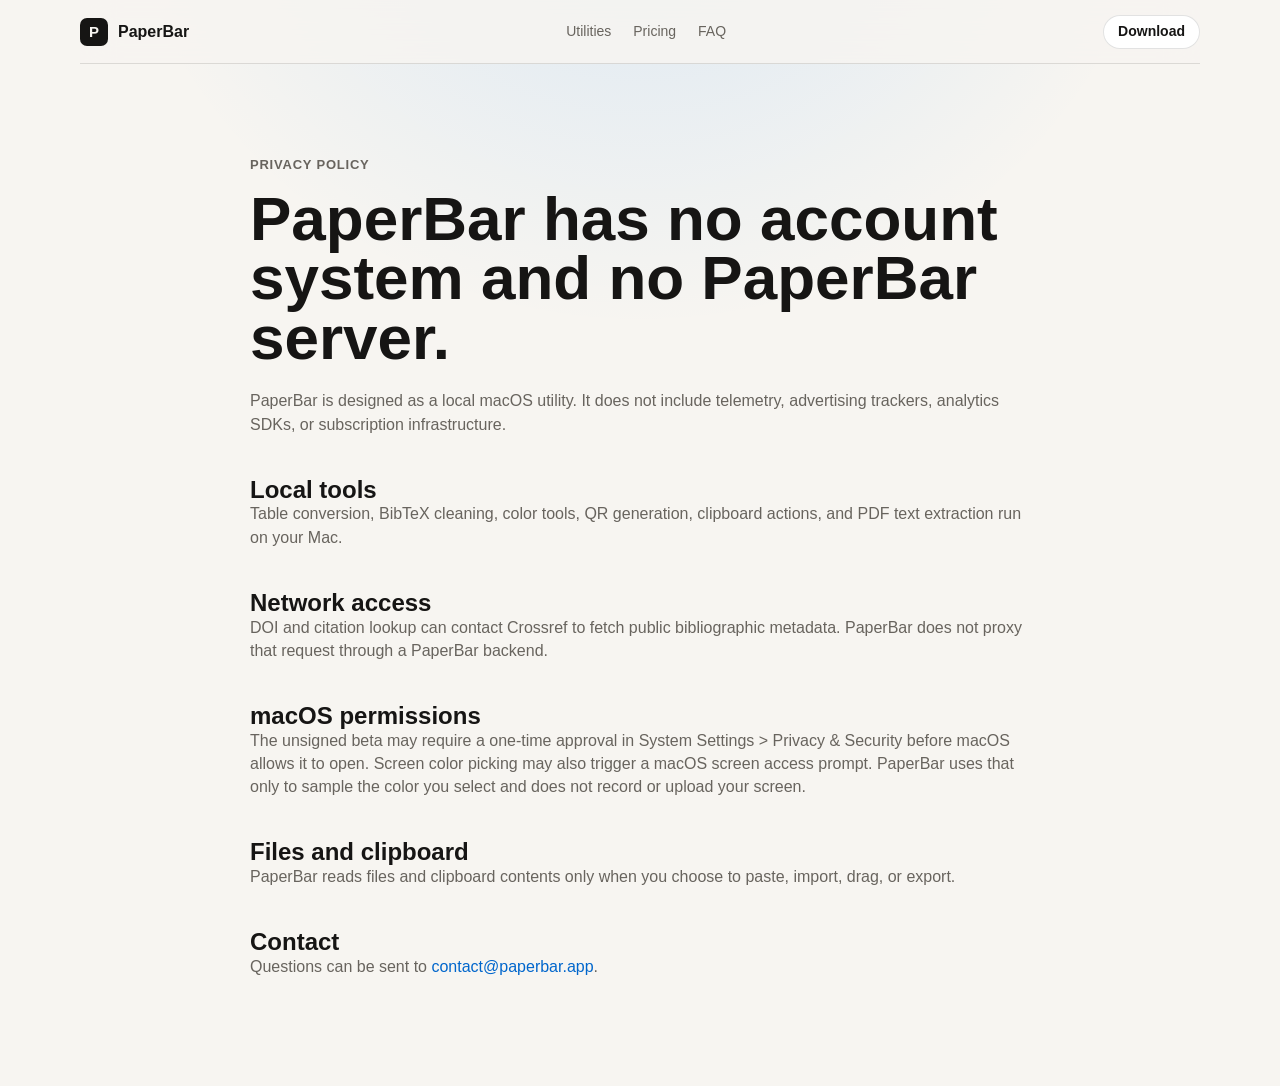
==== privacy.html @ 729b1530 "Update download to beta 6" ====
<!doctype html>
<html lang="en">
  <head>
    <meta charset="utf-8">
    <meta name="viewport" content="width=device-width, initial-scale=1">
    <meta name="description" content="PaperBar privacy policy.">
    <meta name="theme-color" content="#f7f5f1">
    <title>Privacy Policy - PaperBar</title>
    <link rel="icon" href="favicon.png" type="image/png">
    <link rel="stylesheet" href="styles.css">
  </head>
  <body>
    <header class="site-header">
      <a class="brand" href="index.html" aria-label="PaperBar home">
        <span class="brand-mark">P</span>
        <span>PaperBar</span>
      </a>
      <nav class="nav-links" aria-label="Primary navigation">
        <a href="index.html#features">Utilities</a>
        <a href="index.html#pricing">Pricing</a>
        <a href="index.html#faq">FAQ</a>
      </nav>
      <a class="header-cta" href="https://github.com/epigani/paperbar-site/releases/download/v0.1.0-beta.6/PaperBar.dmg">Download</a>
    </header>

    <main>
      <section class="section legal-page">
        <p class="eyebrow">Privacy Policy</p>
        <h1>PaperBar has no account system and no PaperBar server.</h1>
        <p>PaperBar is designed as a local macOS utility. It does not include telemetry, advertising trackers, analytics SDKs, or subscription infrastructure.</p>

        <h2>Local tools</h2>
        <p>Table conversion, BibTeX cleaning, color tools, QR generation, clipboard actions, and PDF text extraction run on your Mac.</p>

        <h2>Network access</h2>
        <p>DOI and citation lookup can contact Crossref to fetch public bibliographic metadata. PaperBar does not proxy that request through a PaperBar backend.</p>

        <h2>macOS permissions</h2>
        <p>The unsigned beta may require a one-time approval in System Settings &gt; Privacy &amp; Security before macOS allows it to open. Screen color picking may also trigger a macOS screen access prompt. PaperBar uses that only to sample the color you select and does not record or upload your screen.</p>

        <h2>Files and clipboard</h2>
        <p>PaperBar reads files and clipboard contents only when you choose to paste, import, drag, or export.</p>

        <h2>Contact</h2>
        <p>Questions can be sent to <a href="mailto:contact@paperbar.app">contact@paperbar.app</a>.</p>
      </section>
    </main>
  </body>
</html>
---- styles.css ----
:root {
  color-scheme: light dark;
  --bg: #f7f5f1;
  --surface: #ffffff;
  --surface-soft: #eeebe5;
  --text: #161514;
  --muted: #68645e;
  --line: rgba(22, 21, 20, 0.12);
  --accent: #0a84ff;
  --accent-strong: #0066cc;
  --shadow: 0 24px 70px rgba(45, 39, 30, 0.16);
  --radius: 8px;
  --max: 1120px;
}

@media (prefers-color-scheme: dark) {
  :root {
    --bg: #111111;
    --surface: #1b1b1d;
    --surface-soft: #242427;
    --text: #f5f2ec;
    --muted: #a8a29a;
    --line: rgba(255, 255, 255, 0.13);
    --accent: #66aaff;
    --accent-strong: #8fc1ff;
    --shadow: 0 24px 70px rgba(0, 0, 0, 0.4);
  }
}

* {
  box-sizing: border-box;
}

html {
  scroll-behavior: smooth;
}

body {
  margin: 0;
  background:
    radial-gradient(circle at 50% -20%, rgba(10, 132, 255, 0.14), transparent 34rem),
    var(--bg);
  color: var(--text);
  font-family: -apple-system, BlinkMacSystemFont, "SF Pro Display", "Helvetica Neue", Arial, sans-serif;
  line-height: 1.45;
}

a {
  color: inherit;
  text-decoration: none;
}

.site-header {
  position: sticky;
  top: 0;
  z-index: 10;
  display: flex;
  align-items: center;
  justify-content: space-between;
  gap: 24px;
  width: min(var(--max), calc(100% - 32px));
  height: 64px;
  margin: 0 auto;
  background: color-mix(in srgb, var(--bg) 82%, transparent);
  border-bottom: 1px solid var(--line);
  backdrop-filter: blur(18px);
}

.brand {
  display: inline-flex;
  align-items: center;
  gap: 10px;
  font-weight: 650;
}

.brand-mark {
  display: grid;
  place-items: center;
  width: 28px;
  height: 28px;
  border-radius: 7px;
  background: var(--text);
  color: var(--bg);
  font-size: 15px;
  line-height: 1;
}

.nav-links,
.site-footer nav {
  display: flex;
  align-items: center;
  gap: 22px;
  color: var(--muted);
  font-size: 14px;
}

.nav-links a:hover,
.site-footer a:hover {
  color: var(--text);
}

.header-cta {
  display: inline-flex;
  align-items: center;
  height: 34px;
  padding: 0 14px;
  border: 1px solid var(--line);
  border-radius: 999px;
  background: var(--surface);
  font-size: 14px;
  font-weight: 600;
}

.section {
  width: min(var(--max), calc(100% - 32px));
  margin: 0 auto;
  padding: 92px 0;
}

.hero {
  display: flex;
  flex-direction: column;
  min-height: auto;
  padding-top: 58px;
  padding-bottom: 72px;
  overflow: visible;
}

.hero-copy {
  position: relative;
  max-width: 820px;
  padding-bottom: 34px;
}

.eyebrow {
  margin: 0 0 14px;
  color: var(--accent-strong);
  font-size: 13px;
  font-weight: 700;
  letter-spacing: 0.06em;
  text-transform: uppercase;
}

h1,
h2,
h3,
p {
  margin-top: 0;
}

h1 {
  max-width: 780px;
  margin-bottom: 22px;
  font-size: 82px;
  line-height: 0.96;
  letter-spacing: 0;
}

h2 {
  margin-bottom: 0;
  font-size: 54px;
  line-height: 1.03;
  letter-spacing: 0;
}

h3 {
  margin-bottom: 8px;
  font-size: 21px;
  letter-spacing: 0;
}

.hero-subtitle {
  max-width: 640px;
  color: var(--muted);
  font-size: 23px;
}

.hero-actions {
  display: flex;
  flex-wrap: wrap;
  gap: 12px;
  margin-top: 30px;
}

.button {
  display: inline-flex;
  align-items: center;
  justify-content: center;
  min-height: 44px;
  padding: 0 18px;
  border-radius: 999px;
  font-size: 15px;
  font-weight: 650;
}

.button.primary {
  background: var(--text);
  color: var(--bg);
}

.button.secondary {
  border: 1px solid var(--line);
  background: var(--surface);
}

.compatibility {
  margin-top: 14px;
  color: var(--muted);
  font-size: 14px;
}

.hero-product {
  position: relative;
  width: 100%;
  overflow: hidden;
  border: 1px solid var(--line);
  border-radius: var(--radius);
  background: var(--surface-soft);
  box-shadow: var(--shadow);
}

.menu-bar {
  display: flex;
  align-items: center;
  gap: 16px;
  height: 34px;
  padding: 0 14px;
  border-bottom: 1px solid var(--line);
  background: color-mix(in srgb, var(--surface) 78%, transparent);
  color: var(--muted);
  font-size: 12px;
}

.apple-dot {
  width: 12px;
  height: 12px;
  border-radius: 50%;
  background: var(--text);
}

.menu-spacer {
  flex: 1;
}

.menu-pill {
  padding: 3px 8px;
  border-radius: 999px;
  background: var(--text);
  color: var(--bg);
}

.desktop-shot {
  position: relative;
  min-height: 520px;
  padding: 34px;
  background:
    linear-gradient(145deg, color-mix(in srgb, var(--surface-soft) 88%, #7fb8ff), var(--surface-soft));
}

.menu-popover {
  position: absolute;
  top: 28px;
  right: 32px;
  width: 220px;
  padding: 10px;
  border: 1px solid var(--line);
  border-radius: var(--radius);
  background: color-mix(in srgb, var(--surface) 92%, transparent);
  box-shadow: 0 16px 36px rgba(0, 0, 0, 0.14);
  backdrop-filter: blur(20px);
}

.popover-title {
  padding: 4px 8px 8px;
  color: var(--muted);
  font-size: 12px;
}

.menu-popover button {
  display: flex;
  justify-content: space-between;
  width: 100%;
  padding: 8px;
  border: 0;
  border-radius: 6px;
  background: transparent;
  color: var(--text);
  font: inherit;
  font-size: 13px;
  text-align: left;
}

.menu-popover button:first-of-type {
  background: color-mix(in srgb, var(--accent) 16%, transparent);
}

.utility-window {
  width: min(560px, 100%);
  margin: 96px auto 0;
  padding: 18px;
  border: 1px solid var(--line);
  border-radius: var(--radius);
  background: var(--surface);
  box-shadow: 0 18px 44px rgba(0, 0, 0, 0.18);
}

.window-controls {
  display: flex;
  gap: 7px;
  margin-bottom: 16px;
}

.window-controls span {
  width: 11px;
  height: 11px;
  border-radius: 50%;
  background: #ff5f57;
}

.window-controls span:nth-child(2) {
  background: #febc2e;
}

.window-controls span:nth-child(3) {
  background: #28c840;
}

.utility-window h2 {
  margin-bottom: 16px;
  font-size: 24px;
}

.input-line,
.toolbar-line,
.utility-window pre {
  border: 1px solid var(--line);
  border-radius: 6px;
  background: var(--surface-soft);
}

.input-line {
  padding: 11px 12px;
  color: var(--muted);
  font-family: ui-monospace, SFMono-Regular, Menlo, monospace;
  font-size: 13px;
}

.toolbar-line {
  display: flex;
  gap: 8px;
  margin: 10px 0;
  padding: 8px;
  color: var(--muted);
  font-size: 12px;
}

.toolbar-line span {
  padding: 5px 9px;
  border-radius: 5px;
  background: var(--surface);
}

.toolbar-gap {
  flex: 1;
  padding: 0 !important;
  background: transparent !important;
}

.utility-window pre {
  overflow: auto;
  margin: 0;
  padding: 14px;
  color: var(--text);
  font-family: ui-monospace, SFMono-Regular, Menlo, monospace;
  font-size: 12px;
  line-height: 1.55;
}

.section-heading {
  max-width: 760px;
  margin-bottom: 34px;
}

.feature-grid,
.testimonial-grid,
.pricing-grid {
  display: grid;
  gap: 16px;
}

.feature-grid {
  grid-template-columns: repeat(auto-fit, minmax(190px, 1fr));
}

.feature-card,
.testimonial,
.price-card,
.install-steps article {
  border: 1px solid var(--line);
  border-radius: var(--radius);
  background: var(--surface);
}

.feature-card {
  min-height: 292px;
  padding: 16px;
}

.feature-card p,
.testimonial figcaption,
.price-card p,
.faq-list p,
.legal-page p {
  color: var(--muted);
}

.demo-strip {
  position: relative;
  display: flex;
  align-items: center;
  justify-content: space-between;
  height: 132px;
  margin-bottom: 18px;
  padding: 14px;
  overflow: hidden;
  border-radius: 6px;
  background: var(--surface-soft);
  font-family: ui-monospace, SFMono-Regular, Menlo, monospace;
  font-size: 12px;
}

.demo-strip::after {
  content: "";
  position: absolute;
  inset: auto 14px 14px;
  height: 3px;
  border-radius: 999px;
  background: var(--accent);
  animation: progress 2.8s ease-in-out infinite;
}

.demo-strip span {
  position: relative;
  z-index: 1;
  padding: 8px 10px;
  border: 1px solid var(--line);
  border-radius: 6px;
  background: var(--surface);
}

.table-demo span:nth-child(2),
.clean-demo span:nth-child(2),
.doi-demo span:nth-child(2) {
  animation: lift 2.8s ease-in-out infinite;
}

.qr-grid {
  width: 54px;
  height: 54px;
  background:
    linear-gradient(90deg, var(--text) 50%, transparent 0) 0 0 / 12px 12px,
    linear-gradient(var(--text) 50%, transparent 0) 0 0 / 12px 12px,
    var(--surface);
}

.palette-demo {
  justify-content: center;
  gap: 8px;
}

.palette-demo span {
  width: 30px;
  height: 64px;
  padding: 0;
  border: 0;
  border-radius: 6px;
}

.palette-demo span:nth-child(1) {
  background: #4477aa;
}

.palette-demo span:nth-child(2) {
  background: #66ccee;
  animation: lift 2.8s ease-in-out infinite;
}

.palette-demo span:nth-child(3) {
  background: #228833;
}

.palette-demo span:nth-child(4) {
  background: #ee6677;
  animation: lift 2.8s ease-in-out infinite;
}

.install-section {
  padding-top: 54px;
}

.install-steps {
  display: grid;
  grid-template-columns: repeat(3, minmax(0, 1fr));
  gap: 16px;
}

.install-steps article {
  padding: 20px;
}

.install-steps span {
  display: grid;
  place-items: center;
  width: 30px;
  height: 30px;
  margin-bottom: 18px;
  border-radius: 50%;
  background: var(--text);
  color: var(--bg);
  font-size: 14px;
  font-weight: 700;
}

.install-steps p,
.install-note {
  color: var(--muted);
}

.install-note {
  max-width: 680px;
  margin: 16px 0 0;
  font-size: 14px;
}

.split-section {
  display: grid;
  grid-template-columns: 0.9fr 1.1fr;
  gap: 42px;
  align-items: start;
}

.principle-list {
  display: grid;
  grid-template-columns: repeat(2, minmax(0, 1fr));
  gap: 12px;
  margin: 0;
  padding: 0;
  list-style: none;
}

.principle-list li {
  padding: 16px;
  border: 1px solid var(--line);
  border-radius: var(--radius);
  background: var(--surface);
  font-size: 19px;
  font-weight: 620;
}

.comparison-wrap {
  overflow-x: auto;
  border: 1px solid var(--line);
  border-radius: var(--radius);
  background: var(--surface);
}

table {
  width: 100%;
  border-collapse: collapse;
}

th,
td {
  padding: 18px;
  border-bottom: 1px solid var(--line);
  text-align: left;
  vertical-align: top;
}

th {
  color: var(--muted);
  font-size: 13px;
  font-weight: 700;
  text-transform: uppercase;
}

tr:last-child td {
  border-bottom: 0;
}

td:first-child {
  font-weight: 650;
}

.testimonial-grid {
  grid-template-columns: repeat(3, minmax(0, 1fr));
}

.testimonial {
  margin: 0;
  padding: 22px;
}

.testimonial blockquote {
  margin: 0 0 18px;
  font-size: 19px;
  line-height: 1.35;
}

.pricing-grid {
  grid-template-columns: repeat(2, minmax(0, 1fr));
}

.price-card {
  padding: 24px;
}

.price-card.highlighted {
  border-color: color-mix(in srgb, var(--accent) 42%, var(--line));
  box-shadow: 0 18px 44px rgba(10, 132, 255, 0.12);
}

.price {
  margin-bottom: 14px;
  color: var(--text) !important;
  font-size: 32px;
  font-weight: 720;
  line-height: 1;
}

.faq-list {
  display: grid;
  gap: 10px;
}

details {
  border: 1px solid var(--line);
  border-radius: var(--radius);
  background: var(--surface);
}

summary {
  cursor: pointer;
  padding: 18px;
  font-size: 18px;
  font-weight: 650;
}

details p {
  margin: -6px 18px 18px;
}

.site-footer {
  display: flex;
  justify-content: space-between;
  gap: 24px;
  width: min(var(--max), calc(100% - 32px));
  margin: 0 auto;
  padding: 32px 0 42px;
  border-top: 1px solid var(--line);
}

.legal-page {
  max-width: 780px;
}

.legal-page h1 {
  font-size: 62px;
}

.legal-page h2 {
  margin-top: 42px;
  font-size: 24px;
}

.legal-page a {
  color: var(--accent-strong);
}

.reveal {
  opacity: 0;
  transform: translateY(14px);
  transition: opacity 600ms ease, transform 600ms ease;
}

.reveal.is-visible {
  opacity: 1;
  transform: translateY(0);
}

@keyframes progress {
  0%,
  100% {
    transform: scaleX(0.18);
    transform-origin: left;
  }
  50% {
    transform: scaleX(0.92);
    transform-origin: left;
  }
}

@keyframes lift {
  0%,
  100% {
    transform: translateY(0);
  }
  50% {
    transform: translateY(-8px);
  }
}

@media (prefers-reduced-motion: reduce) {
  html {
    scroll-behavior: auto;
  }

  *,
  *::before,
  *::after {
    animation: none !important;
    transition: none !important;
  }

  .reveal {
    opacity: 1;
    transform: none;
  }
}

@media (max-width: 960px) {
  .split-section {
    grid-template-columns: 1fr;
  }

  .hero-copy {
    padding-bottom: 28px;
  }

  .feature-grid {
    grid-template-columns: repeat(2, minmax(0, 1fr));
  }

  .testimonial-grid {
    grid-template-columns: 1fr;
  }

  .install-steps {
    grid-template-columns: 1fr;
  }
}

@media (max-width: 720px) {
  .site-header {
    height: auto;
    padding: 12px 0;
  }

  .nav-links {
    display: none;
  }

  .section {
    padding: 62px 0;
  }

  h1 {
    font-size: 48px;
  }

  h2 {
    font-size: 36px;
  }

  .legal-page h1 {
    font-size: 42px;
  }

  .hero-subtitle {
    font-size: 19px;
  }

  .hero-actions,
  .button {
    width: 100%;
  }

  .feature-grid,
  .pricing-grid,
  .principle-list {
    grid-template-columns: 1fr;
  }

  .desktop-shot {
    min-height: 510px;
    padding: 18px;
  }

  .menu-popover {
    position: relative;
    top: auto;
    right: auto;
    width: 100%;
    margin-bottom: 14px;
  }

  .utility-window {
    margin-top: 0;
  }

  .site-footer {
    flex-direction: column;
  }

  .site-footer nav {
    flex-wrap: wrap;
  }
}
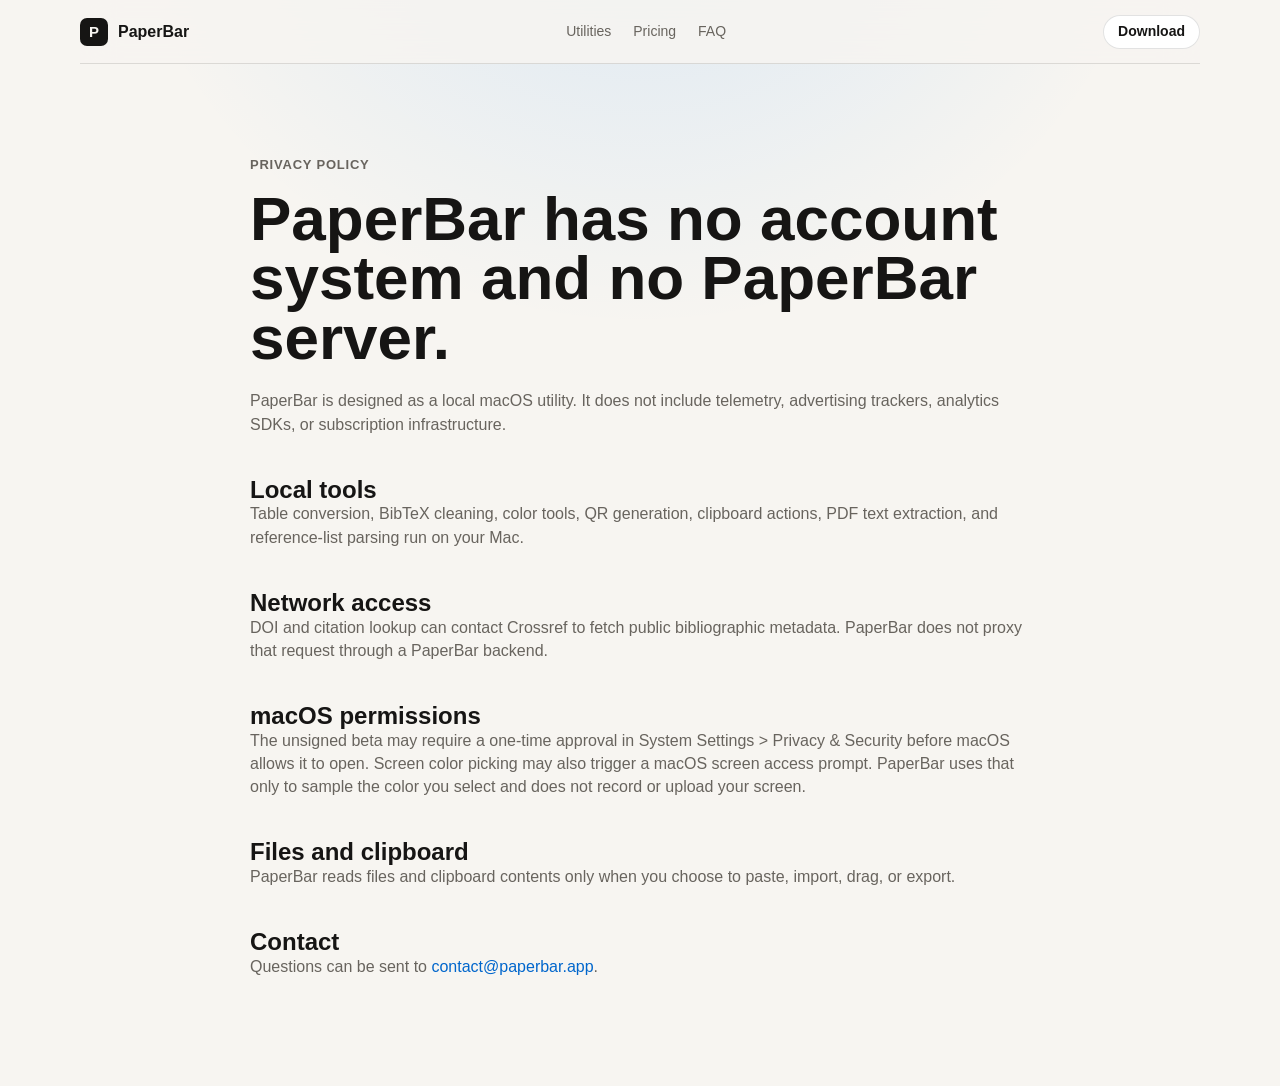
==== commit fe8311b6: "Update site for beta 7" ====
--- a/privacy.html
+++ b/privacy.html
@@ -20,7 +20,7 @@
         <a href="index.html#pricing">Pricing</a>
         <a href="index.html#faq">FAQ</a>
       </nav>
-      <a class="header-cta" href="https://github.com/epigani/paperbar-site/releases/download/v0.1.0-beta.6/PaperBar.dmg">Download</a>
+      <a class="header-cta" href="https://github.com/epigani/paperbar-site/releases/download/v0.1.0-beta.7/PaperBar.dmg">Download</a>
     </header>
 
     <main>
@@ -30,7 +30,7 @@
         <p>PaperBar is designed as a local macOS utility. It does not include telemetry, advertising trackers, analytics SDKs, or subscription infrastructure.</p>
 
         <h2>Local tools</h2>
-        <p>Table conversion, BibTeX cleaning, color tools, QR generation, clipboard actions, and PDF text extraction run on your Mac.</p>
+        <p>Table conversion, BibTeX cleaning, color tools, QR generation, clipboard actions, PDF text extraction, and reference-list parsing run on your Mac.</p>
 
         <h2>Network access</h2>
         <p>DOI and citation lookup can contact Crossref to fetch public bibliographic metadata. PaperBar does not proxy that request through a PaperBar backend.</p>
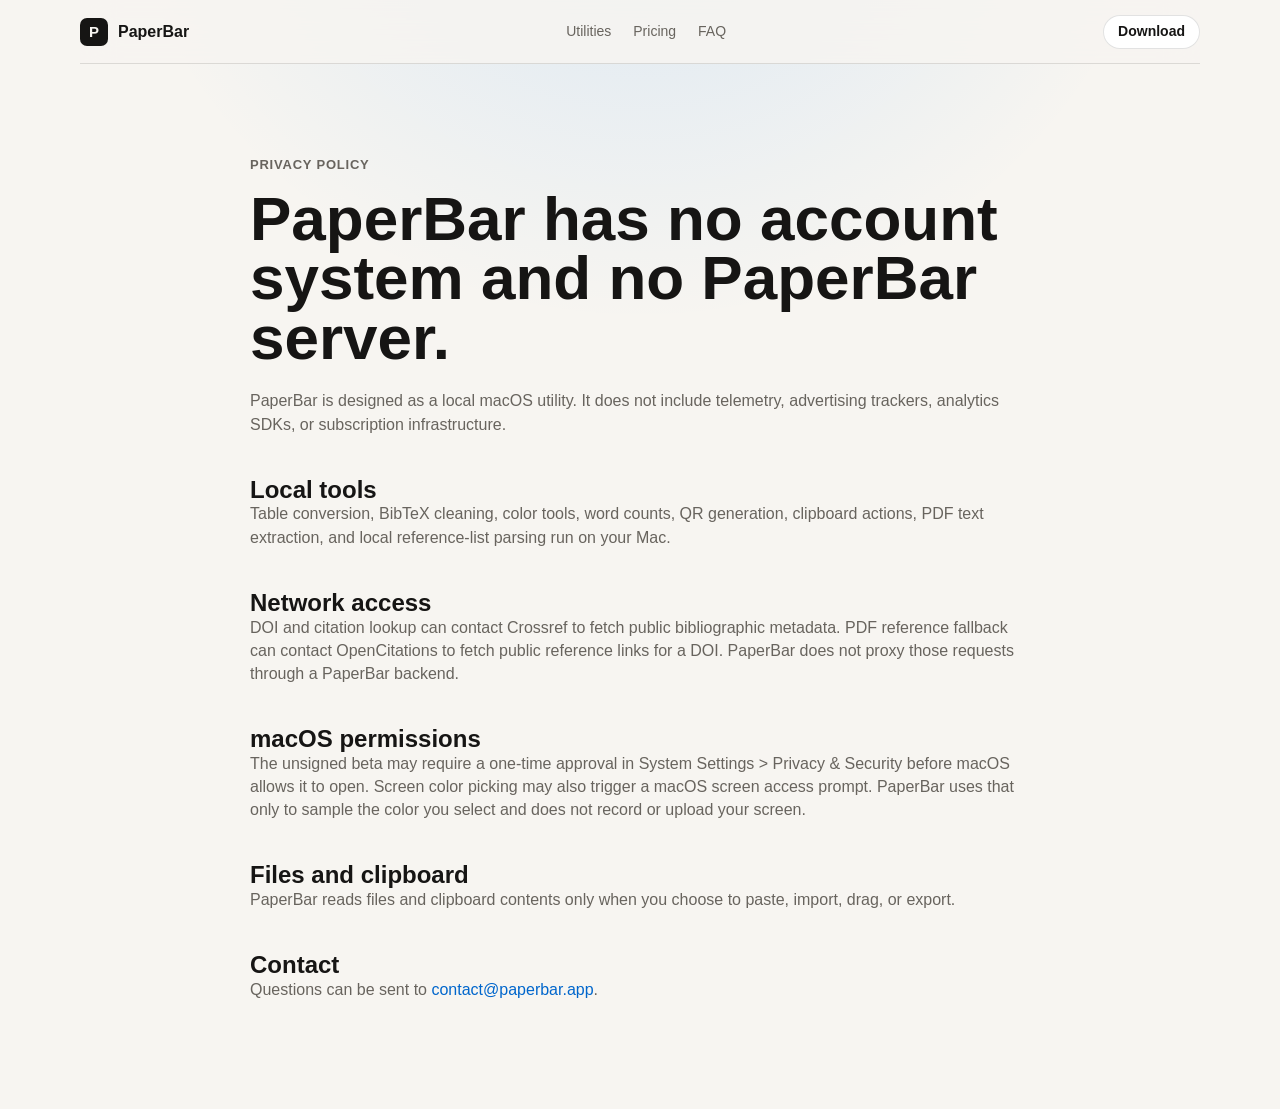
==== commit 9941a9ab: "Update site for beta 8" ====
--- a/privacy.html
+++ b/privacy.html
@@ -20,7 +20,7 @@
         <a href="index.html#pricing">Pricing</a>
         <a href="index.html#faq">FAQ</a>
       </nav>
-      <a class="header-cta" href="https://github.com/epigani/paperbar-site/releases/download/v0.1.0-beta.7/PaperBar.dmg">Download</a>
+      <a class="header-cta" href="https://github.com/epigani/paperbar-site/releases/download/v0.1.0-beta.8/PaperBar.dmg">Download</a>
     </header>
 
     <main>
@@ -30,10 +30,10 @@
         <p>PaperBar is designed as a local macOS utility. It does not include telemetry, advertising trackers, analytics SDKs, or subscription infrastructure.</p>
 
         <h2>Local tools</h2>
-        <p>Table conversion, BibTeX cleaning, color tools, QR generation, clipboard actions, PDF text extraction, and reference-list parsing run on your Mac.</p>
+        <p>Table conversion, BibTeX cleaning, color tools, word counts, QR generation, clipboard actions, PDF text extraction, and local reference-list parsing run on your Mac.</p>
 
         <h2>Network access</h2>
-        <p>DOI and citation lookup can contact Crossref to fetch public bibliographic metadata. PaperBar does not proxy that request through a PaperBar backend.</p>
+        <p>DOI and citation lookup can contact Crossref to fetch public bibliographic metadata. PDF reference fallback can contact OpenCitations to fetch public reference links for a DOI. PaperBar does not proxy those requests through a PaperBar backend.</p>
 
         <h2>macOS permissions</h2>
         <p>The unsigned beta may require a one-time approval in System Settings &gt; Privacy &amp; Security before macOS allows it to open. Screen color picking may also trigger a macOS screen access prompt. PaperBar uses that only to sample the color you select and does not record or upload your screen.</p>
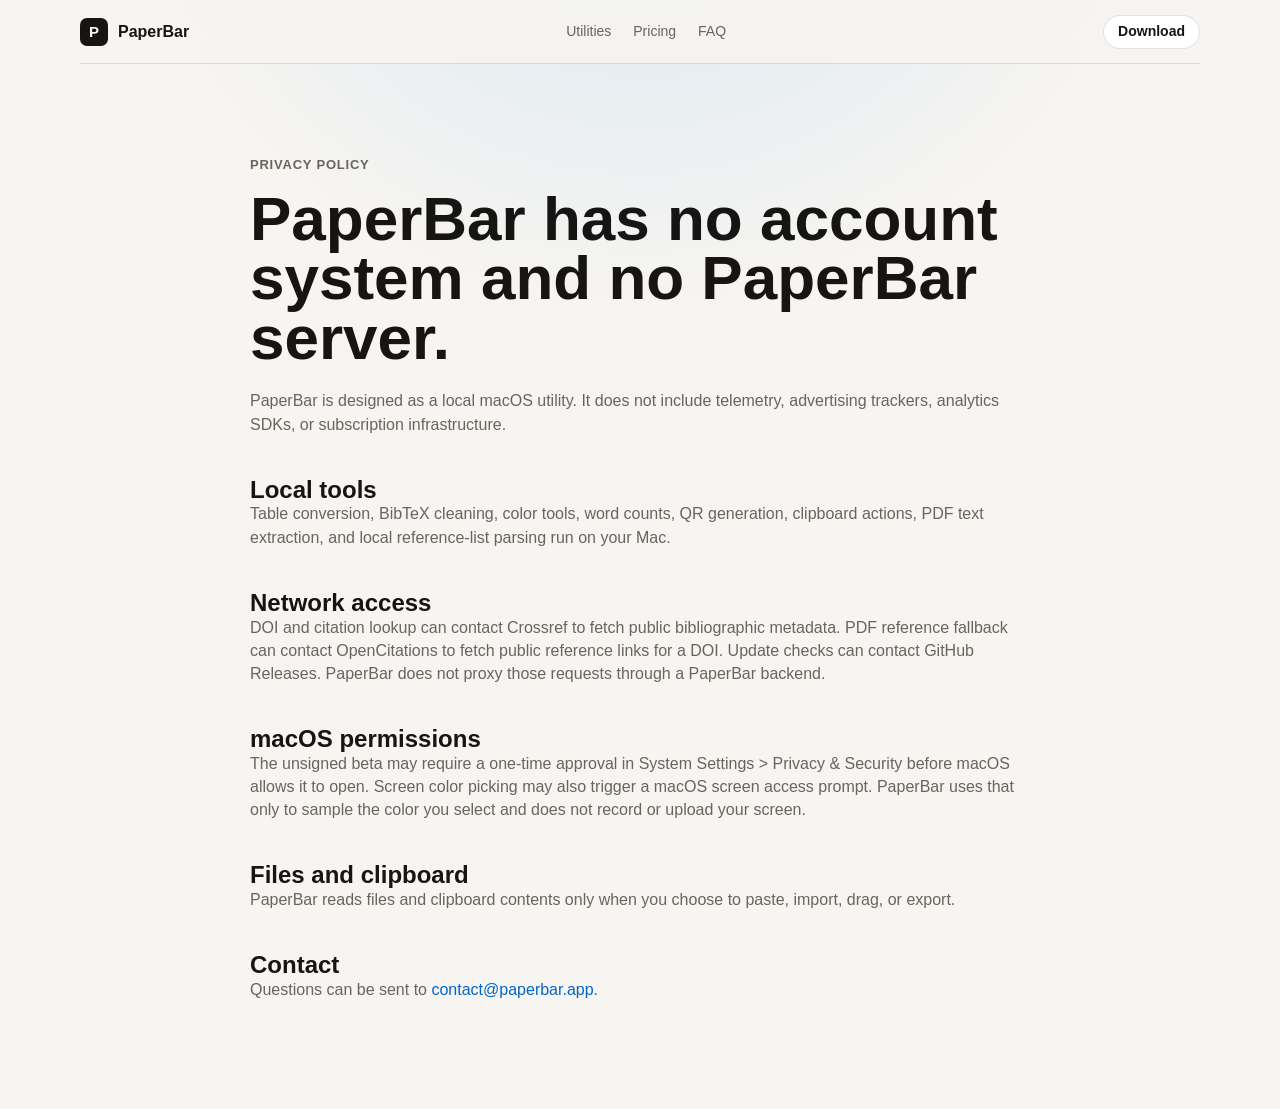
==== commit 9c2e4ebe: "Update site for beta 9" ====
--- a/privacy.html
+++ b/privacy.html
@@ -20,7 +20,7 @@
         <a href="index.html#pricing">Pricing</a>
         <a href="index.html#faq">FAQ</a>
       </nav>
-      <a class="header-cta" href="https://github.com/epigani/paperbar-site/releases/download/v0.1.0-beta.8/PaperBar.dmg">Download</a>
+      <a class="header-cta" href="https://github.com/epigani/paperbar-site/releases/download/v0.1.0-beta.9/PaperBar.dmg">Download</a>
     </header>
 
     <main>
@@ -33,7 +33,7 @@
         <p>Table conversion, BibTeX cleaning, color tools, word counts, QR generation, clipboard actions, PDF text extraction, and local reference-list parsing run on your Mac.</p>
 
         <h2>Network access</h2>
-        <p>DOI and citation lookup can contact Crossref to fetch public bibliographic metadata. PDF reference fallback can contact OpenCitations to fetch public reference links for a DOI. PaperBar does not proxy those requests through a PaperBar backend.</p>
+        <p>DOI and citation lookup can contact Crossref to fetch public bibliographic metadata. PDF reference fallback can contact OpenCitations to fetch public reference links for a DOI. Update checks can contact GitHub Releases. PaperBar does not proxy those requests through a PaperBar backend.</p>
 
         <h2>macOS permissions</h2>
         <p>The unsigned beta may require a one-time approval in System Settings &gt; Privacy &amp; Security before macOS allows it to open. Screen color picking may also trigger a macOS screen access prompt. PaperBar uses that only to sample the color you select and does not record or upload your screen.</p>
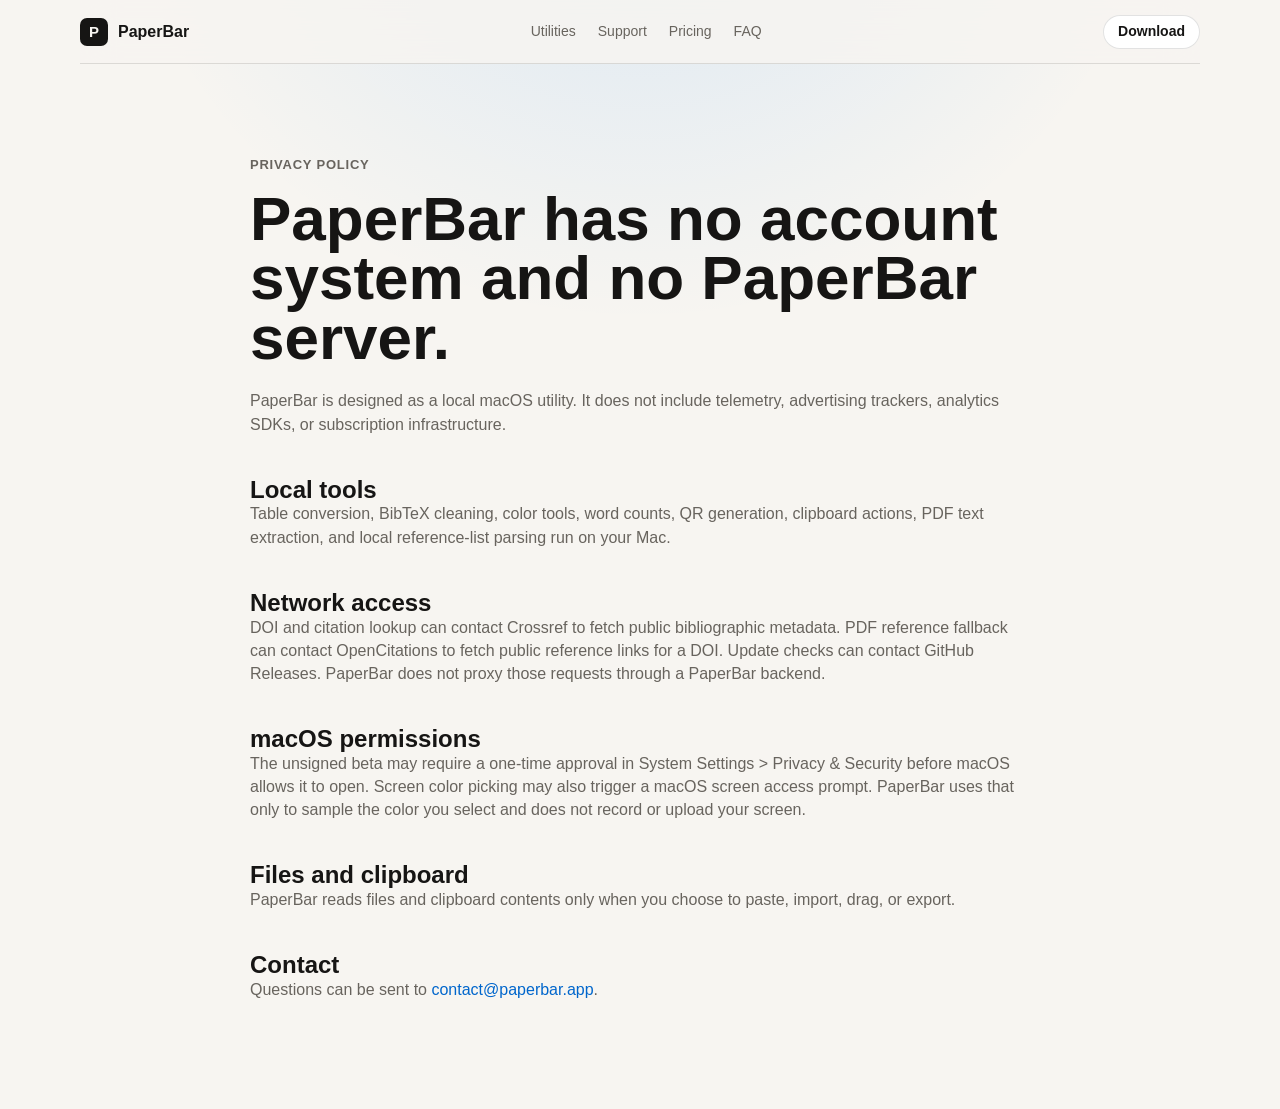
==== commit 53bbf867: "Refresh PaperBar positioning and support" ====
--- a/privacy.html
+++ b/privacy.html
@@ -17,10 +17,11 @@
       </a>
       <nav class="nav-links" aria-label="Primary navigation">
         <a href="index.html#features">Utilities</a>
+        <a href="index.html#support">Support</a>
         <a href="index.html#pricing">Pricing</a>
         <a href="index.html#faq">FAQ</a>
       </nav>
-      <a class="header-cta" href="https://github.com/epigani/paperbar-site/releases/download/v0.1.0-beta.9/PaperBar.dmg">Download</a>
+      <a class="header-cta" href="https://github.com/epigani/paperbar-site/releases/download/v0.1.0-beta.11/PaperBar.dmg">Download</a>
     </header>
 
     <main>
--- a/styles.css
+++ b/styles.css
@@ -383,7 +383,8 @@
 
 .feature-grid,
 .testimonial-grid,
-.pricing-grid {
+.pricing-grid,
+.support-grid {
   display: grid;
   gap: 16px;
 }
@@ -611,6 +612,10 @@
   grid-template-columns: repeat(2, minmax(0, 1fr));
 }
 
+.support-grid {
+  grid-template-columns: repeat(3, minmax(0, 1fr));
+}
+
 .price-card {
   padding: 24px;
 }
@@ -787,6 +792,7 @@
 
   .feature-grid,
   .pricing-grid,
+  .support-grid,
   .principle-list {
     grid-template-columns: 1fr;
   }
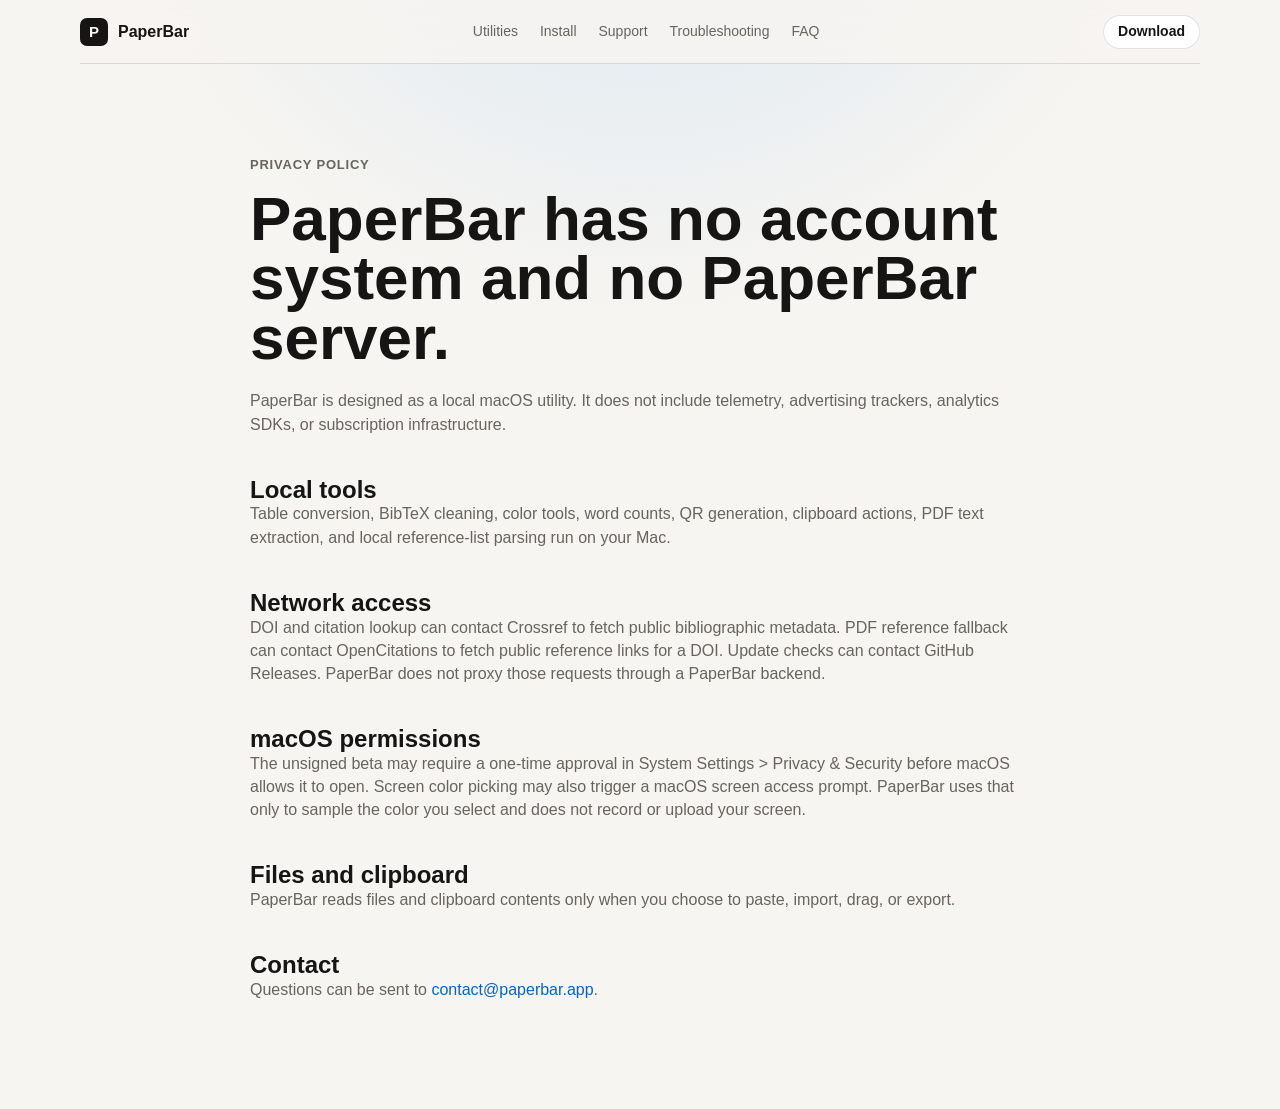
==== commit 74e48514: "Add troubleshooting page" ====
--- a/privacy.html
+++ b/privacy.html
@@ -17,8 +17,9 @@
       </a>
       <nav class="nav-links" aria-label="Primary navigation">
         <a href="index.html#features">Utilities</a>
+        <a href="index.html#install">Install</a>
         <a href="index.html#support">Support</a>
-        <a href="index.html#pricing">Pricing</a>
+        <a href="troubleshooting.html">Troubleshooting</a>
         <a href="index.html#faq">FAQ</a>
       </nav>
       <a class="header-cta" href="https://github.com/epigani/paperbar-site/releases/download/v0.1.0-beta.11/PaperBar.dmg">Download</a>
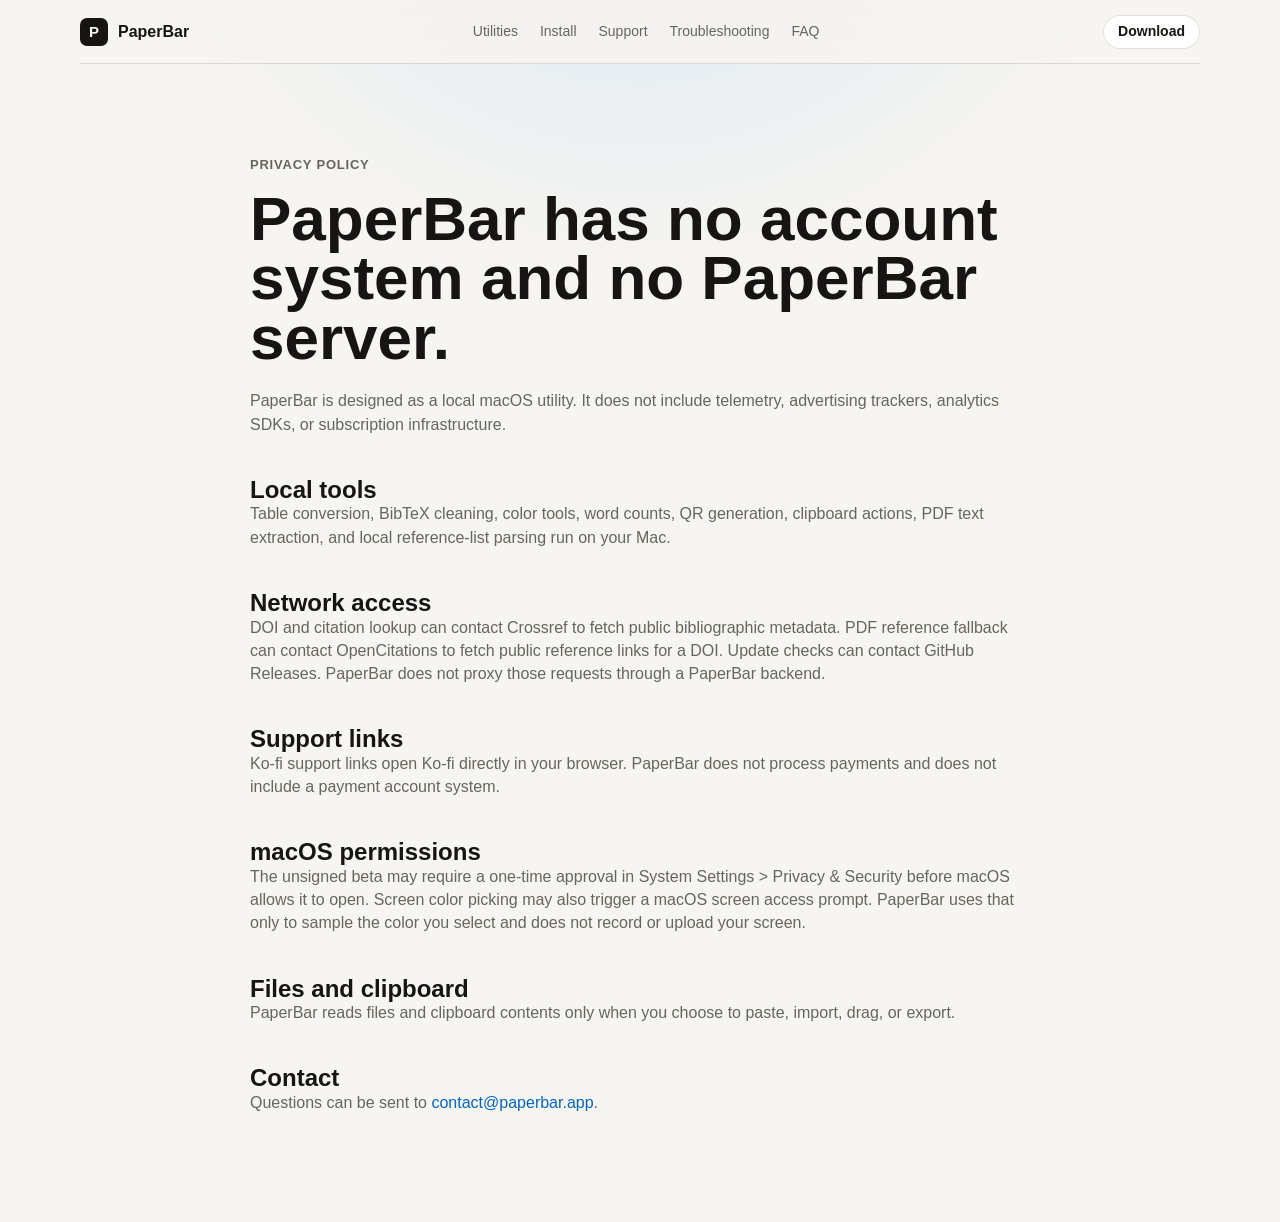
==== commit 8ad09169: "Update download links for beta 12" ====
--- a/privacy.html
+++ b/privacy.html
@@ -22,7 +22,7 @@
         <a href="troubleshooting.html">Troubleshooting</a>
         <a href="index.html#faq">FAQ</a>
       </nav>
-      <a class="header-cta" href="https://github.com/epigani/paperbar-site/releases/download/v0.1.0-beta.11/PaperBar.dmg">Download</a>
+      <a class="header-cta" href="https://github.com/epigani/paperbar-site/releases/download/v0.1.0-beta.12/PaperBar.dmg">Download</a>
     </header>
 
     <main>
@@ -37,6 +37,9 @@
         <h2>Network access</h2>
         <p>DOI and citation lookup can contact Crossref to fetch public bibliographic metadata. PDF reference fallback can contact OpenCitations to fetch public reference links for a DOI. Update checks can contact GitHub Releases. PaperBar does not proxy those requests through a PaperBar backend.</p>
 
+        <h2>Support links</h2>
+        <p>Ko-fi support links open Ko-fi directly in your browser. PaperBar does not process payments and does not include a payment account system.</p>
+
         <h2>macOS permissions</h2>
         <p>The unsigned beta may require a one-time approval in System Settings &gt; Privacy &amp; Security before macOS allows it to open. Screen color picking may also trigger a macOS screen access prompt. PaperBar uses that only to sample the color you select and does not record or upload your screen.</p>
 
--- a/styles.css
+++ b/styles.css
@@ -381,6 +381,12 @@
   margin-bottom: 34px;
 }
 
+.section-copy {
+  max-width: 680px;
+  color: var(--muted);
+  font-size: 20px;
+}
+
 .feature-grid,
 .testimonial-grid,
 .pricing-grid,
@@ -612,6 +618,11 @@
   grid-template-columns: repeat(2, minmax(0, 1fr));
 }
 
+.pricing-grid.single {
+  max-width: 560px;
+  grid-template-columns: 1fr;
+}
+
 .support-grid {
   grid-template-columns: repeat(3, minmax(0, 1fr));
 }
